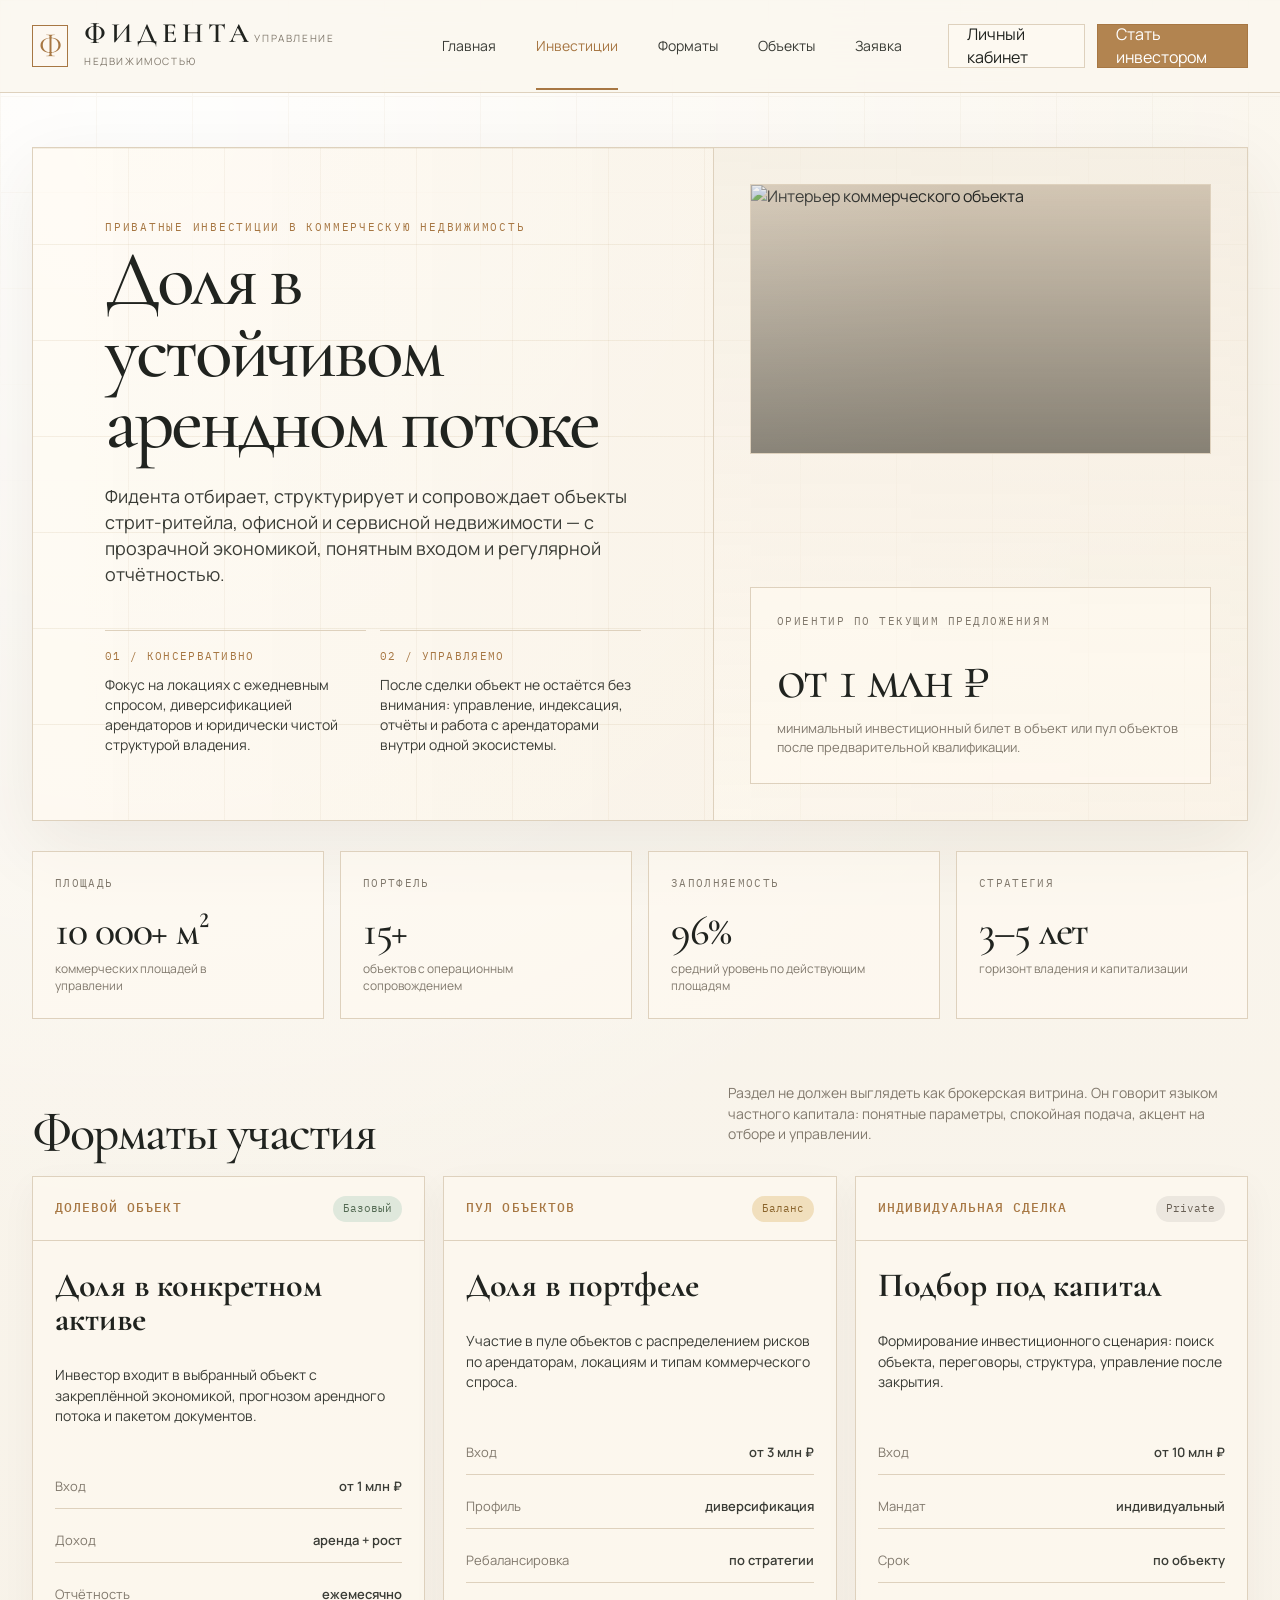
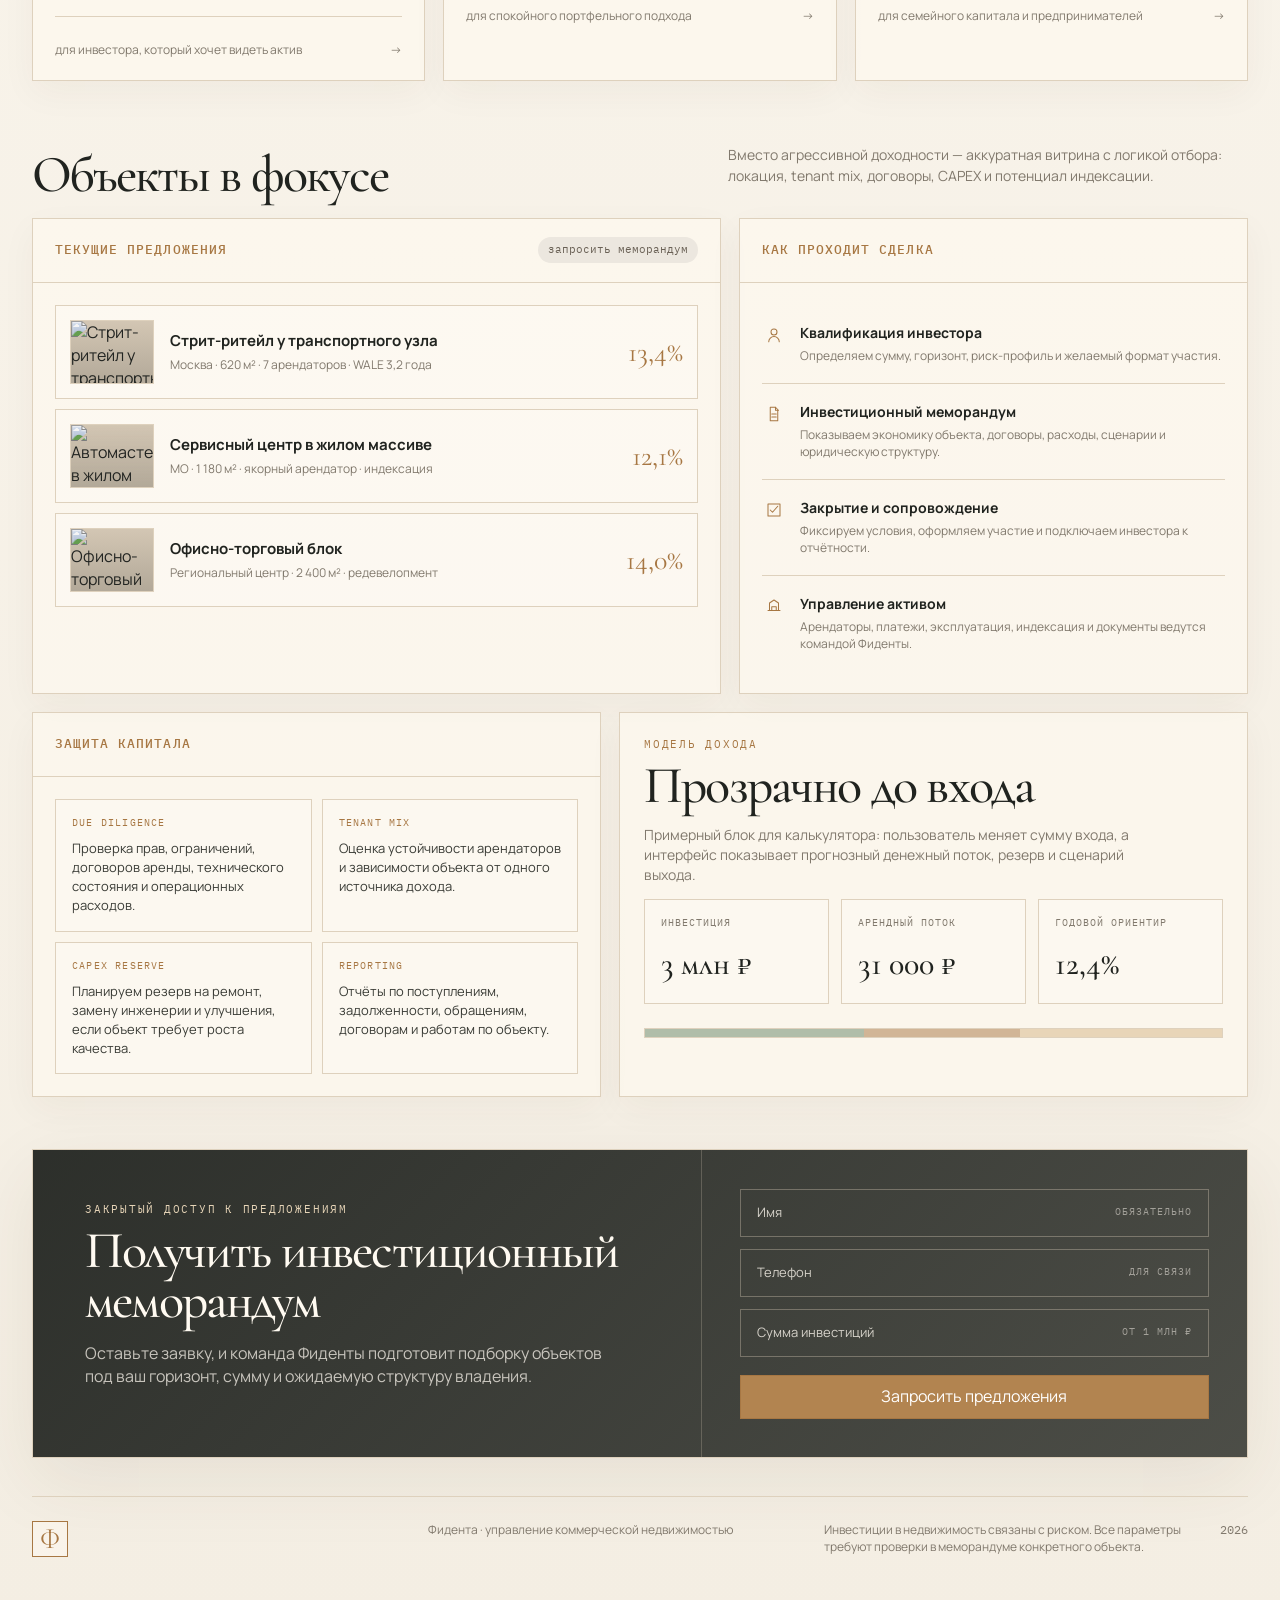
==== invest.html @ e22f677e "Add files via upload" ====
<!DOCTYPE html>

<html lang="ru">
<head>
<meta charset="utf-8"/>
<meta content="width=device-width, initial-scale=1.0" name="viewport"/>
<title>Инвестиции — Фидента</title>
<link href="https://fonts.googleapis.com" rel="preconnect"/>
<link crossorigin="" href="https://fonts.gstatic.com" rel="preconnect"/>
<link href="https://fonts.googleapis.com/css2?family=Cormorant+Garamond:wght@400;500;600&amp;family=Manrope:wght@400;500;600;700&amp;family=IBM+Plex+Mono:wght@400;500&amp;display=swap" rel="stylesheet"/>
<style>
    :root{
      --paper:#f4eee3; --paper-2:#fbf7ef; --ivory:#fffaf1; --stone:#ebe0d0;
      --ink:#20231f; --ink-soft:#3a3c36; --muted:#81796d; --muted-2:#aaa090;
      --line:#ded1bd; --line-strong:#c7b18f;
      --gold:#a77743; --gold-soft:#e6d4b7; --sage:#7f987e; --sage-soft:#dfe8dc;
      --amber:#c39857; --danger:#bd6d60;
      --shadow:0 24px 70px rgba(68,50,28,.08);
      --serif:'Cormorant Garamond', Georgia, serif;
      --sans:'Manrope', system-ui, -apple-system, Segoe UI, sans-serif;
      --mono:'IBM Plex Mono', ui-monospace, SFMono-Regular, Menlo, monospace;
      --container:1360px;
    }
    *{box-sizing:border-box} html{scroll-behavior:smooth}
    body{margin:0;background:radial-gradient(circle at 12% 4%,rgba(255,255,255,.88),transparent 34%),linear-gradient(180deg,var(--paper-2),var(--paper));color:var(--ink);font-family:var(--sans);-webkit-font-smoothing:antialiased;line-height:1.45;}
    body:before{content:"";position:fixed;inset:0;pointer-events:none;opacity:.28;background-image:linear-gradient(var(--line) 1px,transparent 1px),linear-gradient(90deg,var(--line) 1px,transparent 1px);background-size:96px 96px;mask-image:linear-gradient(180deg,rgba(0,0,0,.7),rgba(0,0,0,.08) 45%,transparent 85%)}
    a{color:inherit;text-decoration:none}.mono{font-family:var(--mono)}
    .wrap{width:min(var(--container),calc(100% - 64px));margin:0 auto}.topbar{position:sticky;top:0;z-index:20;background:rgba(251,247,239,.86);backdrop-filter:blur(18px);border-bottom:1px solid var(--line)}
    .topbar__inner{height:92px;display:flex;align-items:center;justify-content:space-between;gap:28px}.brand{display:flex;align-items:center;gap:16px;min-width:250px}.mark{width:42px;height:42px;border:1px solid var(--gold);color:var(--gold);display:grid;place-items:center;font-family:var(--serif);font-size:30px;line-height:1;background:rgba(255,250,241,.5)}
    .brand__name{font-family:var(--serif);font-weight:600;font-size:28px;letter-spacing:.18em;text-transform:uppercase;line-height:.9}.brand__sub{font-size:10px;letter-spacing:.16em;text-transform:uppercase;color:var(--muted);margin-top:5px}.nav{display:flex;align-items:center;gap:4px}.nav a{position:relative;padding:34px 18px;font-size:14px;color:var(--ink-soft)}.nav a.active,.nav a:hover{color:var(--gold)}.nav a.active:after{content:"";position:absolute;left:18px;right:18px;bottom:0;height:2px;background:var(--gold)}
    .top-actions{display:flex;align-items:center;gap:12px}.btn{height:44px;padding:0 18px;border:1px solid var(--line);background:rgba(255,250,241,.58);display:inline-flex;align-items:center;gap:10px;transition:.25s;font:inherit;color:inherit}.btn:hover{border-color:var(--gold);transform:translateY(-1px)}.btn--gold{border-color:var(--gold);background:#b28450;color:#fff}
    main{padding:54px 0 46px}.eyebrow{margin:0 0 8px;color:var(--gold);font-family:var(--mono);font-size:11px;letter-spacing:.16em;text-transform:uppercase}.h1{margin:0;font-family:var(--serif);font-size:78px;line-height:.92;font-weight:500;letter-spacing:-.04em}.lead{font-size:18px;color:var(--ink-soft);max-width:580px;margin:24px 0 0}.hero{position:relative;display:grid;grid-template-columns:1.12fr .88fr;border:1px solid var(--line);background:rgba(255,250,241,.62);box-shadow:var(--shadow);min-height:560px;overflow:hidden}.hero:before{content:"";position:absolute;inset:0;background:linear-gradient(90deg,rgba(255,250,241,.0),rgba(167,119,67,.08)),repeating-linear-gradient(0deg,transparent 0 95px,rgba(199,177,143,.38) 96px),repeating-linear-gradient(90deg,transparent 0 95px,rgba(199,177,143,.22) 96px);pointer-events:none}.hero__copy{position:relative;z-index:1;padding:72px 72px 64px;display:flex;flex-direction:column;justify-content:space-between}.hero__aside{position:relative;z-index:1;border-left:1px solid var(--line);padding:36px;display:flex;flex-direction:column;justify-content:space-between;background:linear-gradient(180deg,rgba(244,238,227,.72),rgba(255,250,241,.42))}.hero-card{border:1px solid var(--line);background:rgba(255,250,241,.56);padding:26px}.hero-card__top{font-family:var(--mono);font-size:11px;letter-spacing:.14em;text-transform:uppercase;color:var(--muted)}.hero-card__num{font-family:var(--serif);font-size:60px;line-height:.95;margin:20px 0 12px;letter-spacing:-.04em}.hero-card__text{font-size:13px;color:var(--muted)}.thesis{display:grid;grid-template-columns:1fr 1fr;gap:14px;margin-top:42px}.thesis__item{border-top:1px solid var(--line);padding-top:18px}.thesis__label{font-family:var(--mono);font-size:11px;color:var(--gold);letter-spacing:.12em;text-transform:uppercase}.thesis__text{margin-top:10px;font-size:14px;color:var(--ink-soft)}
    .map{height:270px;border:1px solid var(--line);background:linear-gradient(135deg,rgba(127,152,126,.2),transparent),radial-gradient(circle at 28% 32%,rgba(167,119,67,.18),transparent 18%),radial-gradient(circle at 72% 56%,rgba(127,152,126,.25),transparent 20%),rgba(235,224,208,.42);position:relative;overflow:hidden}.map:before{content:"";position:absolute;inset:-40px;background:repeating-linear-gradient(28deg,transparent 0 34px,rgba(32,35,31,.07) 35px),repeating-linear-gradient(118deg,transparent 0 46px,rgba(32,35,31,.05) 47px);transform:rotate(-3deg)}.map:after{content:"портфель / москва и регионы";position:absolute;left:18px;bottom:16px;font-family:var(--mono);font-size:10px;letter-spacing:.14em;text-transform:uppercase;color:var(--muted)}.pin{position:absolute;width:12px;height:12px;border-radius:50%;background:var(--gold);box-shadow:0 0 0 9px rgba(167,119,67,.13);z-index:2}.pin:nth-child(1){left:32%;top:36%}.pin:nth-child(2){left:68%;top:58%;background:var(--sage);box-shadow:0 0 0 9px rgba(127,152,126,.15)}.pin:nth-child(3){left:50%;top:68%;background:var(--amber)}
    .kpis{display:grid;grid-template-columns:repeat(4,1fr);gap:16px;margin:30px 0 18px}.kpi{position:relative;background:rgba(255,250,241,.58);border:1px solid var(--line);min-height:142px;padding:24px 22px;overflow:hidden}.kpi:after{content:"";position:absolute;right:22px;top:24px;width:54px;height:54px;border:1px solid var(--line-strong);border-radius:50%;background:rgba(255,255,255,.28)}.kpi__label{font-family:var(--mono);font-size:11px;letter-spacing:.12em;text-transform:uppercase;color:var(--muted)}.kpi__value{font-family:var(--serif);font-size:42px;line-height:1;margin:18px 0 8px;font-weight:500;letter-spacing:-.03em}.kpi__sub{font-size:12px;color:var(--muted);max-width:210px}
    .section{margin-top:18px}.section-head{display:flex;align-items:flex-end;justify-content:space-between;gap:28px;margin:50px 0 18px}.h2{font-family:var(--serif);font-size:52px;line-height:.96;margin:0;font-weight:500;letter-spacing:-.035em}.section-note{max-width:520px;color:var(--muted);font-size:14px}.grid-3{display:grid;grid-template-columns:repeat(3,1fr);gap:18px}.card{background:rgba(255,250,241,.62);border:1px solid var(--line);box-shadow:0 12px 34px rgba(68,50,28,.045)}.card__head{height:64px;padding:0 22px;border-bottom:1px solid var(--line);display:flex;align-items:center;justify-content:space-between;gap:18px}.card__title{font-family:var(--mono);font-size:13px;letter-spacing:.08em;text-transform:uppercase;color:var(--gold);font-weight:500}.card__body{padding:22px}.product{min-height:380px;display:flex;flex-direction:column}.product__name{font-family:var(--serif);font-size:34px;line-height:1;margin:6px 0 14px}.product__desc{font-size:14px;color:var(--ink-soft);min-height:62px}.product__terms{display:grid;gap:10px;margin:24px 0}.term{display:flex;justify-content:space-between;gap:16px;padding:12px 0;border-bottom:1px solid var(--line);font-size:13px}.term span:first-child{color:var(--muted)}.term b{font-weight:600;color:var(--ink-soft)}.pill{display:inline-flex;align-items:center;padding:5px 10px;border-radius:999px;font-family:var(--mono);font-size:11px;background:var(--sage-soft);color:#536a53}.pill--gold{background:#f1dfbd;color:#8b652d}.pill--soft{background:#ece7df;color:#696055}.product__footer{margin-top:auto;display:flex;align-items:center;justify-content:space-between;gap:12px;font-size:12px;color:var(--muted)}
    .deal{display:grid;grid-template-columns:1.15fr .85fr;gap:18px}.object-list{display:grid;gap:10px}.object{display:grid;grid-template-columns:84px 1fr auto;gap:16px;align-items:center;padding:14px;border:1px solid var(--line);background:rgba(255,255,255,.22)}.object__thumb{height:64px;border:1px solid var(--gold-soft);background:linear-gradient(135deg,#d9c8ad,#a1aa9a)}.object__name{font-size:15px;font-weight:700}.object__meta{margin-top:5px;font-size:12px;color:var(--muted)}.object__yield{font-family:var(--serif);font-size:28px;color:var(--gold);white-space:nowrap}.steps{display:grid;gap:0}.step{display:grid;grid-template-columns:48px 1fr;gap:14px;padding:18px 0;border-bottom:1px solid var(--line)}.step:last-child{border-bottom:0}.step__num{width:42px;height:42px;border-radius:50%;border:1px solid var(--gold-soft);display:grid;place-items:center;color:var(--gold);font-family:var(--mono);font-size:11px}.step__title{font-weight:700;font-size:14px}.step__text{font-size:12px;color:var(--muted);margin-top:4px}
    .wide{display:grid;grid-template-columns:.95fr 1.05fr;gap:18px}.protection{display:grid;grid-template-columns:repeat(2,1fr);gap:10px}.protect{padding:16px;border:1px solid var(--line);background:rgba(255,255,255,.22)}.protect__k{font-family:var(--mono);font-size:10px;letter-spacing:.12em;text-transform:uppercase;color:var(--gold)}.protect__t{font-size:13px;color:var(--ink-soft);margin-top:9px}.calculator{padding:24px}.calc-grid{display:grid;grid-template-columns:repeat(3,1fr);gap:12px}.calc-cell{border:1px solid var(--line);padding:16px;background:rgba(255,255,255,.22)}.calc-cell span{display:block;font-family:var(--mono);font-size:10px;letter-spacing:.1em;text-transform:uppercase;color:var(--muted)}.calc-cell b{display:block;font-family:var(--serif);font-size:32px;font-weight:500;margin-top:10px}.barline{height:10px;border:1px solid var(--line);margin-top:24px;display:grid;grid-template-columns:38% 27% 35%}.barline i:nth-child(1){background:rgba(127,152,126,.6)}.barline i:nth-child(2){background:rgba(167,119,67,.5)}.barline i:nth-child(3){background:rgba(195,152,87,.35)}
    .cta{margin-top:52px;display:grid;grid-template-columns:1.1fr .9fr;border:1px solid var(--line);background:linear-gradient(135deg,rgba(32,35,31,.94),rgba(58,60,54,.9));color:var(--ivory);box-shadow:var(--shadow);overflow:hidden}.cta__copy{padding:52px}.cta .eyebrow{color:var(--gold-soft)}.cta .h2{color:var(--ivory)}.cta p{color:rgba(255,250,241,.72);max-width:520px}.cta__form{border-left:1px solid rgba(222,209,189,.24);padding:38px;display:grid;gap:12px;align-content:center}.field{height:48px;border:1px solid rgba(222,209,189,.35);padding:0 16px;color:rgba(255,250,241,.78);display:flex;align-items:center;justify-content:space-between;font-size:13px}.field span{font-family:var(--mono);font-size:10px;letter-spacing:.1em;text-transform:uppercase;color:rgba(255,250,241,.5)}.cta .btn--gold{justify-content:center;margin-top:6px}.footer{border-top:1px solid var(--line);margin-top:38px;padding:24px 0;display:grid;grid-template-columns:1fr 1fr 1fr auto;gap:24px;color:var(--muted);font-size:12px}.footer .mark{width:36px;height:36px;font-size:26px}

    .icon{display:inline-flex;align-items:center;justify-content:center;color:var(--gold)}.icon svg{width:24px;height:24px;stroke:currentColor;stroke-width:1.35;fill:none;stroke-linecap:round;stroke-linejoin:round}
    .hero-photo{position:relative;height:270px;border:1px solid var(--line);background:#d7cab7;overflow:hidden}.hero-photo img{width:100%;height:100%;object-fit:cover;display:block;filter:saturate(.78) contrast(.96)}.hero-photo:after{content:"";position:absolute;inset:0;background:linear-gradient(180deg,rgba(0,0,0,.02),rgba(32,35,31,.44)),linear-gradient(90deg,rgba(244,238,227,.18),transparent 44%)}.photo-label{position:absolute;left:16px;right:16px;bottom:14px;z-index:2;padding:8px 11px;border:1px solid rgba(255,250,241,.36);background:rgba(32,35,31,.42);backdrop-filter:blur(10px);color:#fffaf1;font-family:var(--mono);font-size:10px;letter-spacing:.12em;text-transform:uppercase}
    .kpi{padding-right:90px}.kpi__icon{position:absolute;right:22px;top:24px;width:54px;height:54px;border:1px solid var(--line-strong);border-radius:50%;display:grid;place-items:center;color:var(--gold);background:rgba(255,255,255,.24);z-index:1}.kpi__icon svg{width:25px;height:25px;stroke-width:1.25}.kpi:after{display:none}
    .product__icon{width:44px;height:44px;border:1px solid var(--gold-soft);border-radius:50%;display:grid;place-items:center;color:var(--gold);background:rgba(255,255,255,.22)}.product__icon svg{width:22px;height:22px;stroke-width:1.25}.card__head .pill{margin-left:auto}
    .object__thumb{position:relative;overflow:hidden;background:#d7cab7}.object__thumb img{width:100%;height:100%;object-fit:cover;display:block;filter:saturate(.82) contrast(.96)}.object__thumb:after{content:"";position:absolute;inset:0;background:linear-gradient(180deg,rgba(0,0,0,.02),rgba(32,35,31,.2))}
    .step__num svg{width:19px;height:19px;stroke:currentColor;stroke-width:1.3;fill:none;stroke-linecap:round;stroke-linejoin:round}
    .protect{position:relative;padding-right:64px;min-height:118px}.protect__icon{position:absolute;right:16px;top:16px;width:36px;height:36px;border:1px solid var(--gold-soft);border-radius:50%;display:grid;place-items:center;color:var(--gold)}.protect__icon svg{width:18px;height:18px;stroke-width:1.25}
    .cta__copy{position:relative;overflow:hidden}.cta__copy:after{content:"";position:absolute;right:0;bottom:0;width:180px;height:180px;background:url('https://images.unsplash.com/photo-1497366754035-f200968a6e72?auto=format&fit=crop&w=800&q=80') center/cover;opacity:.16;filter:saturate(.75);clip-path:polygon(28% 0,100% 0,100% 100%,0 100%)}

    @media (max-width:1100px){.nav{display:none}.hero,.deal,.wide,.cta{grid-template-columns:1fr}.hero__aside,.cta__form{border-left:0;border-top:1px solid var(--line)}.grid-3,.kpis{grid-template-columns:repeat(2,1fr)}.h1{font-size:60px}.h2{font-size:44px}.footer{grid-template-columns:1fr 1fr}}
    @media (max-width:680px){.kpi{padding-right:22px}.kpi__icon{position:static;margin-bottom:14px}.hero-photo{height:220px}.protect{padding-right:18px}.protect__icon{position:static;margin-bottom:12px}.wrap{width:min(100% - 28px,var(--container))}.topbar__inner{height:82px}.brand{min-width:auto}.brand__name{font-size:22px}.brand__sub,.top-actions{display:none}.hero__copy{padding:34px 22px}.hero__aside{padding:22px}.h1{font-size:46px}.lead{font-size:16px}.thesis,.grid-3,.kpis,.protection,.calc-grid,.footer{grid-template-columns:1fr}.section-head{display:block}.section-note{margin-top:14px}.object{grid-template-columns:1fr}.object__yield{font-size:24px}.cta__copy,.cta__form{padding:26px 22px}}
  

    /* refined: fewer icons, no circles where they are not needed */
    .kpi{padding-right:22px}
    .kpi:after{display:none}
    .kpi__icon,.product__icon,.protect__icon,.photo-label{display:none !important}
    .card__head{justify-content:space-between}
    .step__num{width:auto;height:auto;border:none;border-radius:0;display:block;place-items:initial;color:var(--gold);font-family:var(--mono);font-size:11px;line-height:1;letter-spacing:.12em;background:transparent}
    .protect{padding-right:16px;min-height:auto}
    .object__thumb{width:72px;height:54px;border-color:var(--line)}
    .object__thumb img{filter:saturate(.72) contrast(.98)}


    /* step icons only: subtle, without circles */
    .step{grid-template-columns:24px 1fr;gap:14px}
    .step__num{width:24px;height:24px;border:none;border-radius:0;display:flex;align-items:center;justify-content:center;background:transparent;padding:0}
    .step__num svg{width:18px;height:18px;stroke:var(--gold);stroke-width:1.35;fill:none;stroke-linecap:round;stroke-linejoin:round}
    .object__thumb{width:84px;height:64px}
</style>
</head>
<body>
<header class="topbar">
<div class="wrap topbar__inner">
<a aria-label="Фидента" class="brand" href="#top">
<span class="mark">Ф</span>
<span><span class="brand__name">Фидента</span><span class="brand__sub">Управление недвижимостью</span></span>
</a>
<nav aria-label="Навигация" class="nav">
<a href="index.html">Главная</a><a class="active" href="invest.html#top">Инвестиции</a><a href="invest.html#products">Форматы</a><a href="invest.html#objects">Объекты</a><a href="#request">Заявка</a>
</nav>
<div class="top-actions"><a class="btn" href="lk.html">Личный кабинет</a><a class="btn btn--gold" href="#request">Стать инвестором</a></div>
</div>
</header>
<main class="wrap" id="top">
<section class="hero">
<div class="hero__copy">
<div>
<p class="eyebrow">Приватные инвестиции в коммерческую недвижимость</p>
<h1 class="h1">Доля в устойчивом арендном потоке</h1>
<p class="lead">Фидента отбирает, структурирует и сопровождает объекты стрит-ритейла, офисной и сервисной недвижимости — с прозрачной экономикой, понятным входом и регулярной отчётностью.</p>
</div>
<div class="thesis">
<div class="thesis__item"><div class="thesis__label">01 / Консервативно</div><div class="thesis__text">Фокус на локациях с ежедневным спросом, диверсификацией арендаторов и юридически чистой структурой владения.</div></div>
<div class="thesis__item"><div class="thesis__label">02 / Управляемо</div><div class="thesis__text">После сделки объект не остаётся без внимания: управление, индексация, отчёты и работа с арендаторами внутри одной экосистемы.</div></div>
</div>
</div>
<aside class="hero__aside">
<div class="hero-photo"><img alt="Интерьер коммерческого объекта" src="https://images.unsplash.com/photo-1497366754035-f200968a6e72?auto=format&amp;fit=crop&amp;w=1200&amp;q=82"/></div>
<div class="hero-card">
<div class="hero-card__top">Ориентир по текущим предложениям</div>
<div class="hero-card__num">от 1 млн ₽</div>
<div class="hero-card__text">минимальный инвестиционный билет в объект или пул объектов после предварительной квалификации.</div>
</div>
</aside>
</section>
<section aria-label="Ключевые показатели" class="kpis">
<article class="kpi"><div class="kpi__label">Площадь</div><div class="kpi__value">10 000+ м²</div><div class="kpi__sub">коммерческих площадей в управлении</div></article>
<article class="kpi"><div class="kpi__label">Портфель</div><div class="kpi__value">15+</div><div class="kpi__sub">объектов с операционным сопровождением</div></article>
<article class="kpi"><div class="kpi__label">Заполняемость</div><div class="kpi__value">96%</div><div class="kpi__sub">средний уровень по действующим площадям</div></article>
<article class="kpi"><div class="kpi__label">Стратегия</div><div class="kpi__value">3–5 лет</div><div class="kpi__sub">горизонт владения и капитализации</div></article>
</section>
<section class="section" id="products">
<div class="section-head"><h2 class="h2">Форматы участия</h2><p class="section-note">Раздел не должен выглядеть как брокерская витрина. Он говорит языком частного капитала: понятные параметры, спокойная подача, акцент на отборе и управлении.</p></div>
<div class="grid-3">
<article class="card product">
<div class="card__head"><div class="card__title">Долевой объект</div><span class="pill">Базовый</span></div>
<div class="card__body product">
<h3 class="product__name">Доля в конкретном активе</h3>
<p class="product__desc">Инвестор входит в выбранный объект с закреплённой экономикой, прогнозом арендного потока и пакетом документов.</p>
<div class="product__terms"><div class="term"><span>Вход</span><b>от 1 млн ₽</b></div><div class="term"><span>Доход</span><b>аренда + рост</b></div><div class="term"><span>Отчётность</span><b>ежемесячно</b></div></div>
<div class="product__footer"><span>для инвестора, который хочет видеть актив</span><span>→</span></div>
</div>
</article>
<article class="card product">
<div class="card__head"><div class="card__title">Пул объектов</div><span class="pill pill--gold">Баланс</span></div>
<div class="card__body product">
<h3 class="product__name">Доля в портфеле</h3>
<p class="product__desc">Участие в пуле объектов с распределением рисков по арендаторам, локациям и типам коммерческого спроса.</p>
<div class="product__terms"><div class="term"><span>Вход</span><b>от 3 млн ₽</b></div><div class="term"><span>Профиль</span><b>диверсификация</b></div><div class="term"><span>Ребалансировка</span><b>по стратегии</b></div></div>
<div class="product__footer"><span>для спокойного портфельного подхода</span><span>→</span></div>
</div>
</article>
<article class="card product">
<div class="card__head"><div class="card__title">Индивидуальная сделка</div><span class="pill pill--soft">Private</span></div>
<div class="card__body product">
<h3 class="product__name">Подбор под капитал</h3>
<p class="product__desc">Формирование инвестиционного сценария: поиск объекта, переговоры, структура, управление после закрытия.</p>
<div class="product__terms"><div class="term"><span>Вход</span><b>от 10 млн ₽</b></div><div class="term"><span>Мандат</span><b>индивидуальный</b></div><div class="term"><span>Срок</span><b>по объекту</b></div></div>
<div class="product__footer"><span>для семейного капитала и предпринимателей</span><span>→</span></div>
</div>
</article>
</div>
</section>
<section class="section" id="objects">
<div class="section-head"><h2 class="h2">Объекты в фокусе</h2><p class="section-note">Вместо агрессивной доходности — аккуратная витрина с логикой отбора: локация, tenant mix, договоры, CAPEX и потенциал индексации.</p></div>
<div class="deal">
<article class="card">
<div class="card__head"><div class="card__title">Текущие предложения</div><a class="pill pill--soft" href="#request">запросить меморандум</a></div>
<div class="card__body object-list">
<div class="object"><div class="object__thumb"><img alt="Стрит-ритейл у транспортного узла" src="https://images.unsplash.com/photo-1472851294608-062f824d29cc?auto=format&amp;fit=crop&amp;w=400&amp;q=80"/></div><div><div class="object__name">Стрит-ритейл у транспортного узла</div><div class="object__meta">Москва · 620 м² · 7 арендаторов · WALE 3,2 года</div></div><div class="object__yield">13,4%</div></div>
<div class="object"><div class="object__thumb"><img alt="Автомастерская в жилом массиве" src="https://images.unsplash.com/photo-1486006920555-c77dcf18193c?auto=format&amp;fit=crop&amp;w=400&amp;q=80"/></div><div><div class="object__name">Сервисный центр в жилом массиве</div><div class="object__meta">МО · 1 180 м² · якорный арендатор · индексация</div></div><div class="object__yield">12,1%</div></div>
<div class="object"><div class="object__thumb"><img alt="Офисно-торговый блок" src="https://images.unsplash.com/photo-1497366811353-6870744d04b2?auto=format&amp;fit=crop&amp;w=400&amp;q=80"/></div><div><div class="object__name">Офисно-торговый блок</div><div class="object__meta">Региональный центр · 2 400 м² · редевелопмент</div></div><div class="object__yield">14,0%</div></div>
</div>
</article>
<article class="card">
<div class="card__head"><div class="card__title">Как проходит сделка</div></div>
<div class="card__body steps">
<div class="step"><div class="step__num"><svg aria-hidden="true" viewbox="0 0 24 24"><path d="M12 12a4 4 0 1 0 0-8 4 4 0 0 0 0 8z"></path><path d="M5 21a7 7 0 0 1 14 0"></path></svg></div><div><div class="step__title">Квалификация инвестора</div><div class="step__text">Определяем сумму, горизонт, риск-профиль и желаемый формат участия.</div></div></div>
<div class="step"><div class="step__num"><svg aria-hidden="true" viewbox="0 0 24 24"><path d="M7 3h7l3 3v15H7z"></path><path d="M14 3v4h4"></path><path d="M9 12h6"></path><path d="M9 16h6"></path></svg></div><div><div class="step__title">Инвестиционный меморандум</div><div class="step__text">Показываем экономику объекта, договоры, расходы, сценарии и юридическую структуру.</div></div></div>
<div class="step"><div class="step__num"><svg aria-hidden="true" viewbox="0 0 24 24"><path d="M7 12l3 3 7-8"></path><path d="M4 4h16v16H4z"></path></svg></div><div><div class="step__title">Закрытие и сопровождение</div><div class="step__text">Фиксируем условия, оформляем участие и подключаем инвестора к отчётности.</div></div></div>
<div class="step"><div class="step__num"><svg aria-hidden="true" viewbox="0 0 24 24"><path d="M4 18h16"></path><path d="M6 18V8l6-4 6 4v10"></path><path d="M9 18v-5h6v5"></path></svg></div><div><div class="step__title">Управление активом</div><div class="step__text">Арендаторы, платежи, эксплуатация, индексация и документы ведутся командой Фиденты.</div></div></div>
</div>
</article>
</div>
</section>
<section class="section wide" id="protection">
<article class="card">
<div class="card__head"><div class="card__title">Защита капитала</div></div>
<div class="card__body protection">
<div class="protect"><div class="protect__k">Due diligence</div><div class="protect__t">Проверка прав, ограничений, договоров аренды, технического состояния и операционных расходов.</div></div>
<div class="protect"><div class="protect__k">Tenant mix</div><div class="protect__t">Оценка устойчивости арендаторов и зависимости объекта от одного источника дохода.</div></div>
<div class="protect"><div class="protect__k">CAPEX reserve</div><div class="protect__t">Планируем резерв на ремонт, замену инженерии и улучшения, если объект требует роста качества.</div></div>
<div class="protect"><div class="protect__k">Reporting</div><div class="protect__t">Отчёты по поступлениям, задолженности, обращениям, договорам и работам по объекту.</div></div>
</div>
</article>
<article class="card calculator">
<div class="eyebrow">Модель дохода</div>
<h2 class="h2">Прозрачно до входа</h2>
<p class="section-note">Примерный блок для калькулятора: пользователь меняет сумму входа, а интерфейс показывает прогнозный денежный поток, резерв и сценарий выхода.</p>
<div class="calc-grid">
<div class="calc-cell"><span>Инвестиция</span><b>3 млн ₽</b></div>
<div class="calc-cell"><span>Арендный поток</span><b>31 000 ₽</b></div>
<div class="calc-cell"><span>Годовой ориентир</span><b>12,4%</b></div>
</div>
<div aria-hidden="true" class="barline"><i></i><i></i><i></i></div>
</article>
</section>
<section class="cta" id="request">
<div class="cta__copy">
<p class="eyebrow">Закрытый доступ к предложениям</p>
<h2 class="h2">Получить инвестиционный меморандум</h2>
<p>Оставьте заявку, и команда Фиденты подготовит подборку объектов под ваш горизонт, сумму и ожидаемую структуру владения.</p>
</div>
<div class="cta__form">
<div class="field">Имя <span>обязательно</span></div>
<div class="field">Телефон <span>для связи</span></div>
<div class="field">Сумма инвестиций <span>от 1 млн ₽</span></div>
<a class="btn btn--gold" href="mailto:invest@fidenta.ru">Запросить предложения</a>
</div>
</section>
<footer class="footer">
<div><span class="mark">Ф</span></div>
<div>Фидента · управление коммерческой недвижимостью</div>
<div>Инвестиции в недвижимость связаны с риском. Все параметры требуют проверки в меморандуме конкретного объекта.</div>
<div class="mono">2026</div>
</footer>
</main>
</body>
</html>
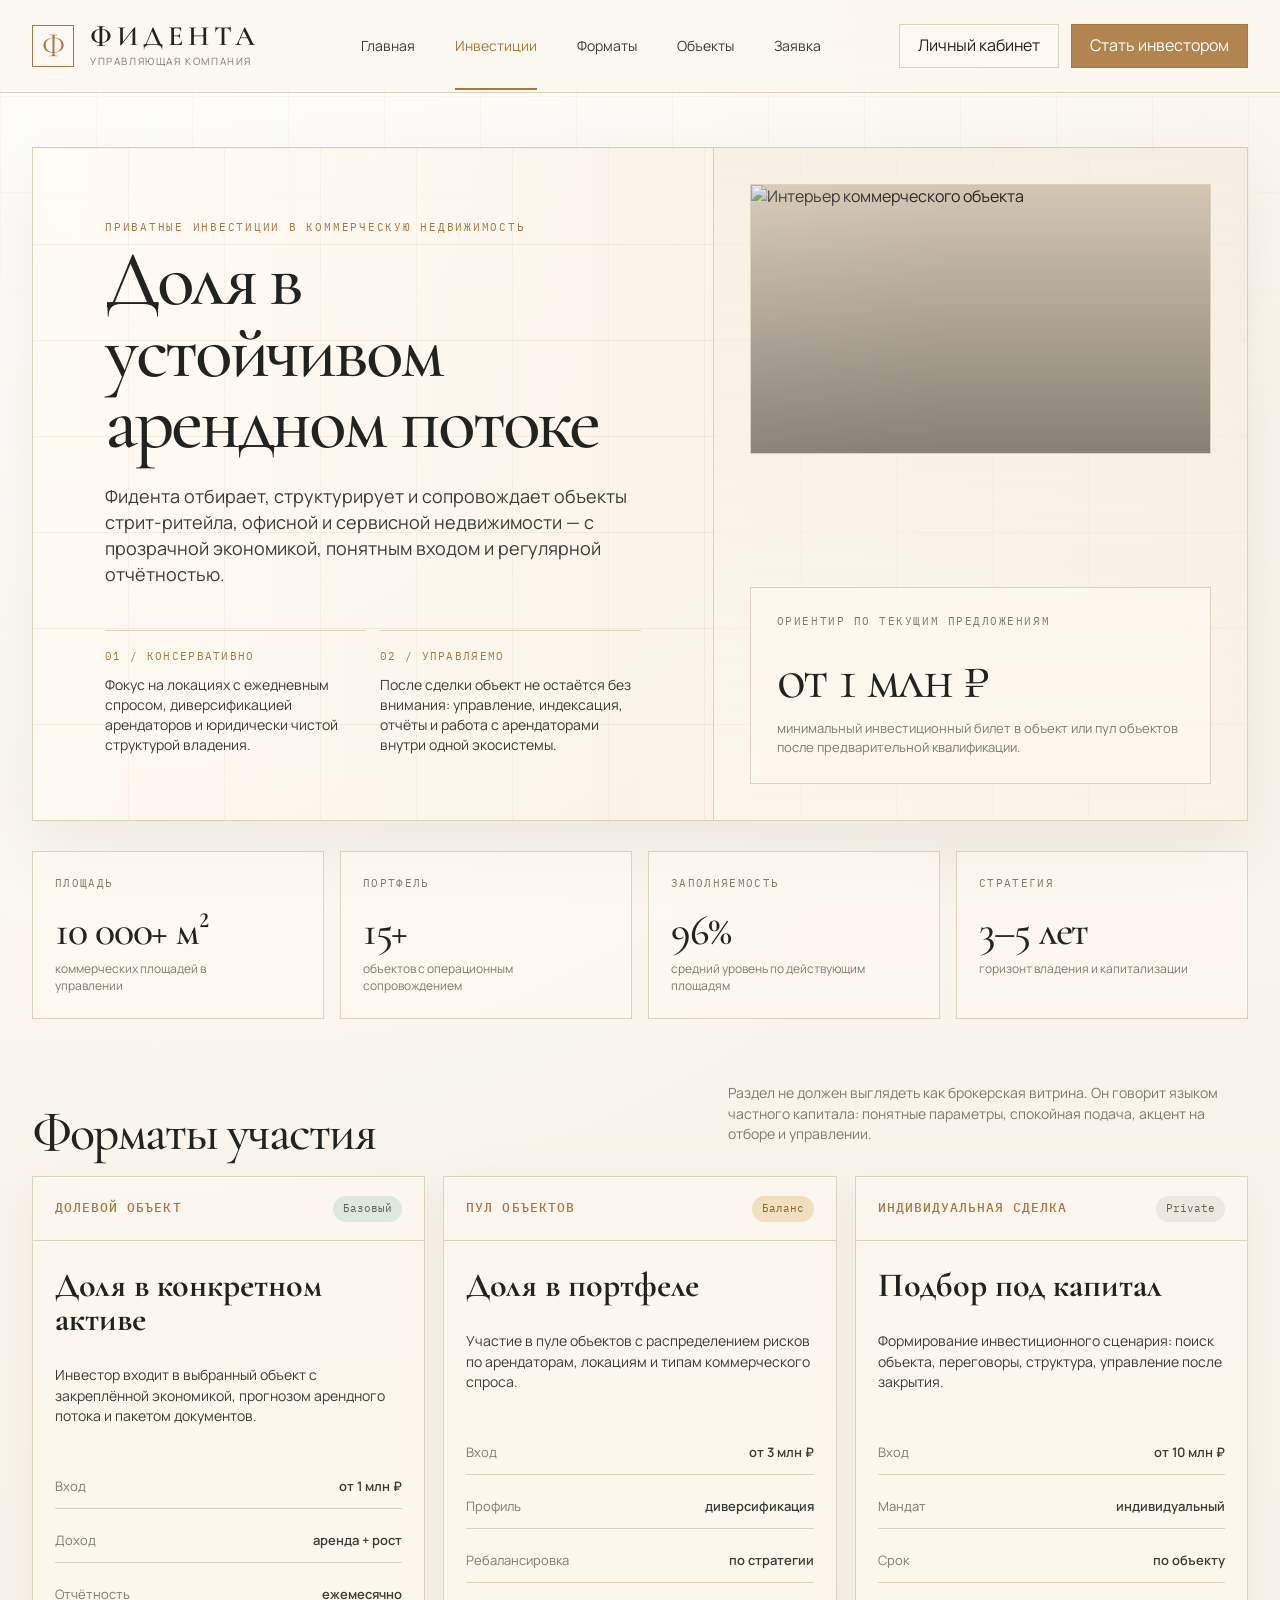
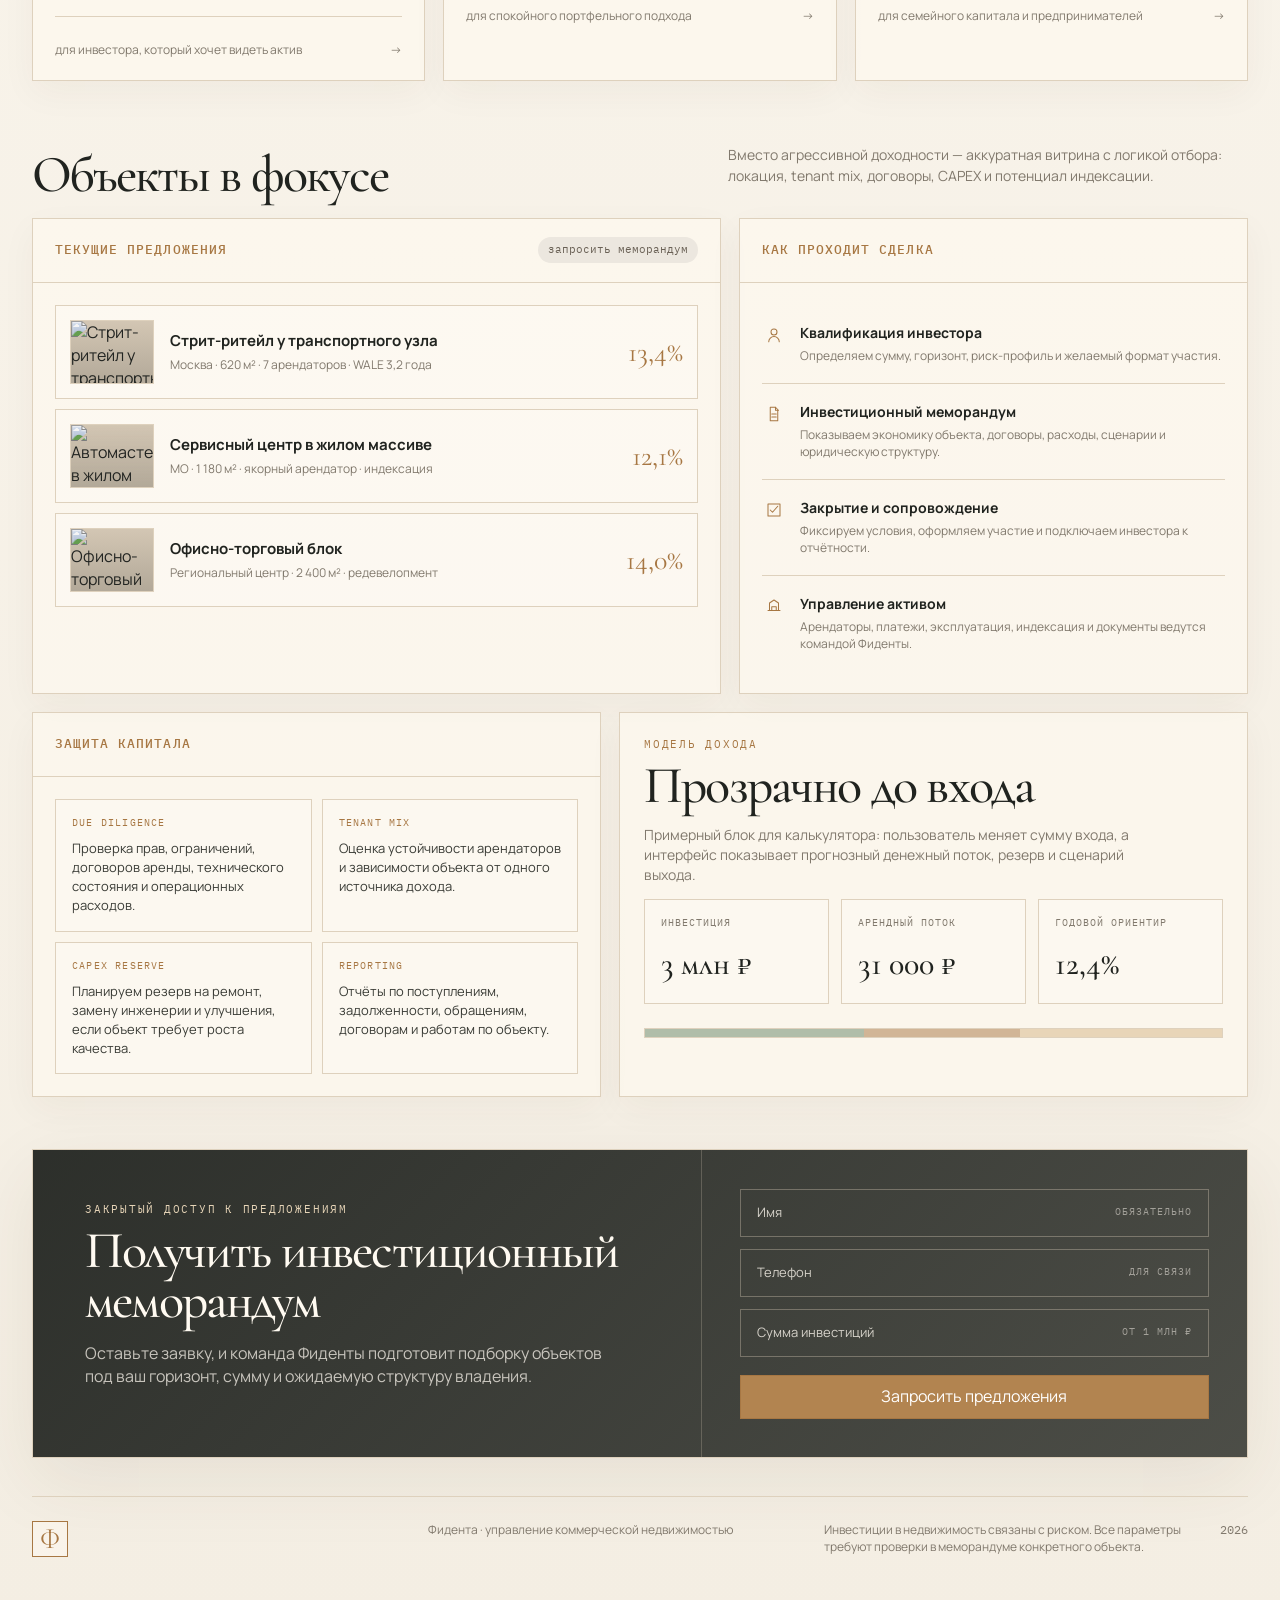
==== commit e36affee: "Update invest.html" ====
--- a/invest.html
+++ b/invest.html
@@ -71,9 +71,12 @@
 <body>
 <header class="topbar">
 <div class="wrap topbar__inner">
-<a aria-label="Фидента" class="brand" href="#top">
-<span class="mark">Ф</span>
-<span><span class="brand__name">Фидента</span><span class="brand__sub">Управление недвижимостью</span></span>
+<a aria-label="Фидента" class="brand" href="index.html">
+  <div class="mark">Ф</div>
+  <div>
+    <div class="brand__name">Фидента</div>
+    <div class="brand__sub">управляющая компания</div>
+  </div>
 </a>
 <nav aria-label="Навигация" class="nav">
 <a href="index.html">Главная</a><a class="active" href="invest.html#top">Инвестиции</a><a href="invest.html#products">Форматы</a><a href="invest.html#objects">Объекты</a><a href="#request">Заявка</a>
@@ -199,7 +202,7 @@
 </div>
 </section>
 <footer class="footer">
-<div><span class="mark">Ф</span></div>
+<div><a class="mark" href="index.html" aria-label="Фидента">Ф</a></div>
 <div>Фидента · управление коммерческой недвижимостью</div>
 <div>Инвестиции в недвижимость связаны с риском. Все параметры требуют проверки в меморандуме конкретного объекта.</div>
 <div class="mono">2026</div>
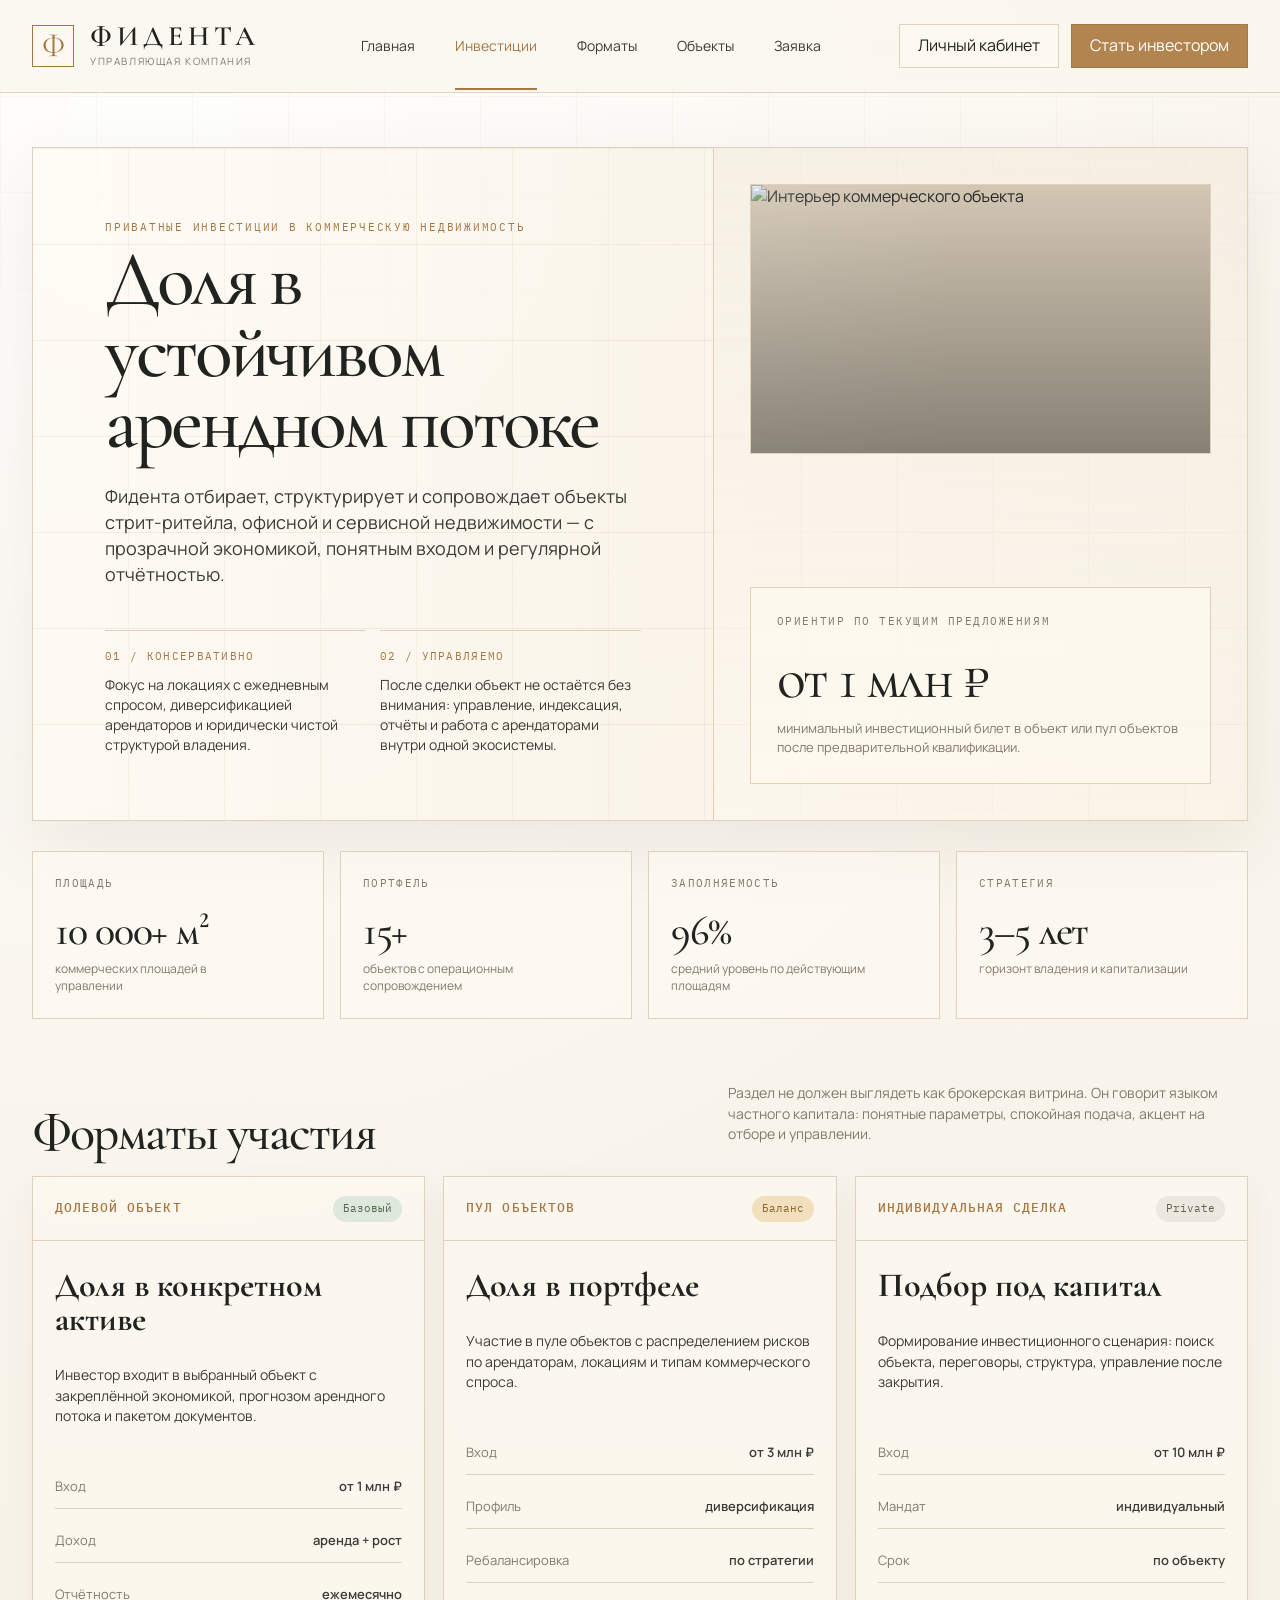
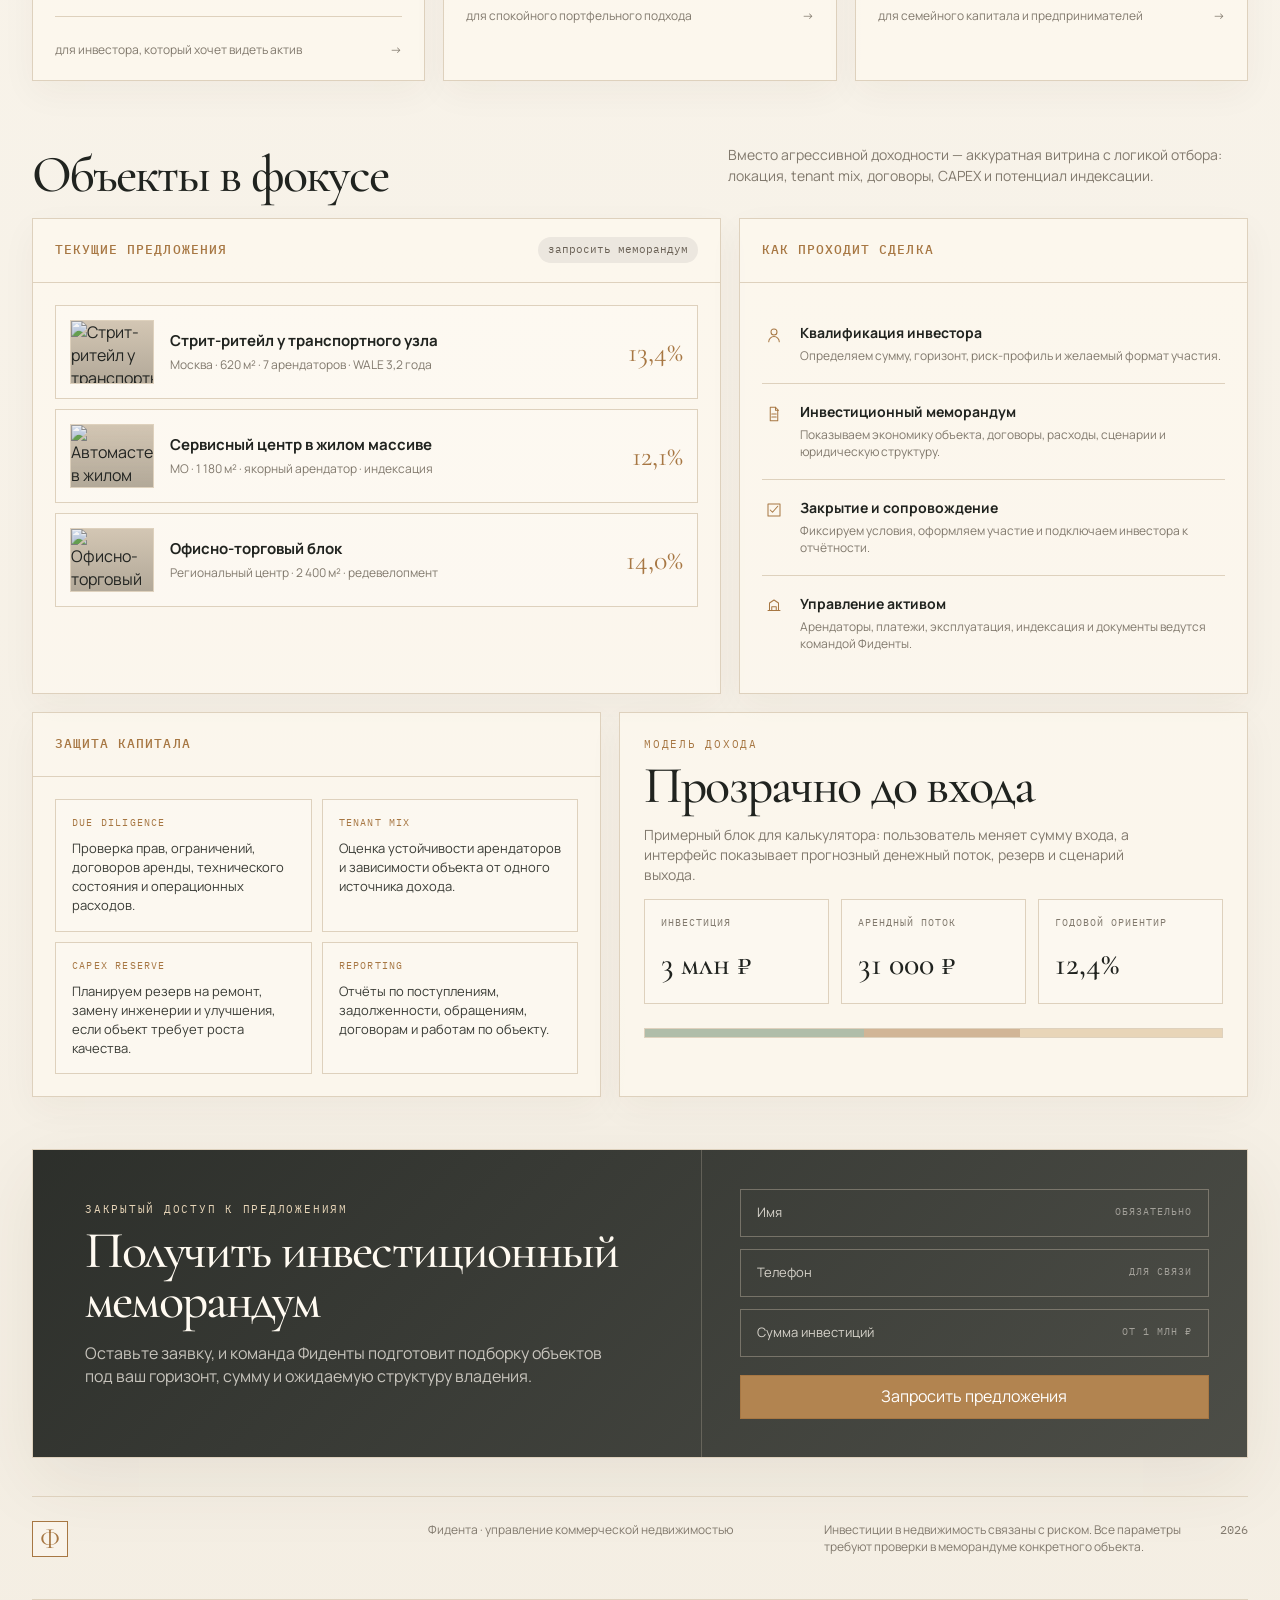
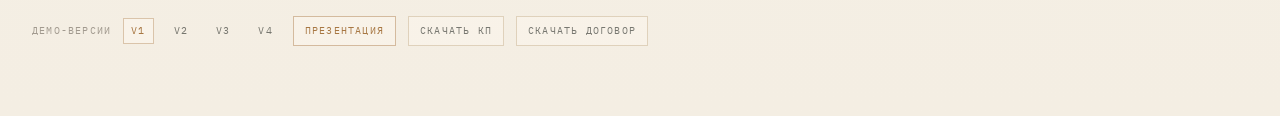
==== commit 3b404bef: "Add files via upload" ====
--- a/invest.html
+++ b/invest.html
@@ -66,6 +66,53 @@
     .step__num{width:24px;height:24px;border:none;border-radius:0;display:flex;align-items:center;justify-content:center;background:transparent;padding:0}
     .step__num svg{width:18px;height:18px;stroke:var(--gold);stroke-width:1.35;fill:none;stroke-linecap:round;stroke-linejoin:round}
     .object__thumb{width:84px;height:64px}
+
+    /* Demo footer navigation */
+    .demo-footer-nav{
+      grid-column:1 / -1;
+      margin-top:18px;
+      padding-top:16px;
+      border-top:1px solid var(--line);
+      display:flex;
+      flex-wrap:wrap;
+      align-items:center;
+      gap:9px 12px;
+      color:var(--muted);
+      font-family:var(--mono);
+      font-size:10px;
+      letter-spacing:.12em;
+      text-transform:uppercase;
+    }
+    .demo-footer-nav__label{color:rgba(129,121,109,.72)}
+    .demo-footer-nav a{
+      color:rgba(58,60,54,.68);
+      transition:.22s ease;
+      text-decoration:none;
+    }
+    .demo-footer-nav a:hover{color:var(--gold)}
+    .demo-footer-nav__version{
+      padding:5px 7px;
+      border:1px solid transparent;
+    }
+    .demo-footer-nav__version.is-active{
+      border-color:rgba(167,119,67,.38);
+      color:var(--gold);
+      background:rgba(255,250,241,.38);
+    }
+    .demo-footer-nav__main,
+    .demo-footer-nav__download{
+      padding:7px 11px;
+      border:1px solid rgba(199,177,143,.5);
+      background:rgba(255,250,241,.34);
+    }
+    .demo-footer-nav__main{
+      border-color:rgba(167,119,67,.45);
+      color:var(--gold) !important;
+    }
+    @media(max-width:680px){
+      .demo-footer-nav{align-items:flex-start}
+    }
+
 </style>
 </head>
 <body>
@@ -206,6 +253,16 @@
 <div>Фидента · управление коммерческой недвижимостью</div>
 <div>Инвестиции в недвижимость связаны с риском. Все параметры требуют проверки в меморандуме конкретного объекта.</div>
 <div class="mono">2026</div>
+<div class="demo-footer-nav" aria-label="Демо-навигация">
+  <span class="demo-footer-nav__label">Демо-версии</span>
+  <a class="demo-footer-nav__version is-active" href="https://sweeded3.github.io/Fidenta0.1/">V1</a>
+  <a class="demo-footer-nav__version" href="https://sweeded3.github.io/Fidenta0.2/">V2</a>
+  <a class="demo-footer-nav__version" href="https://sweeded3.github.io/Fidenta0.3/">V3</a>
+  <a class="demo-footer-nav__version" href="https://sweeded3.github.io/Fidenta0.4/">V4</a>
+  <a class="demo-footer-nav__main" href="presentation.html">Презентация</a>
+  <a class="demo-footer-nav__download" href="docs/fidenta-kp.pdf" download>Скачать КП</a>
+  <a class="demo-footer-nav__download" href="docs/fidenta-contract.pdf" download>Скачать договор</a>
+</div>
 </footer>
 </main>
 </body>
